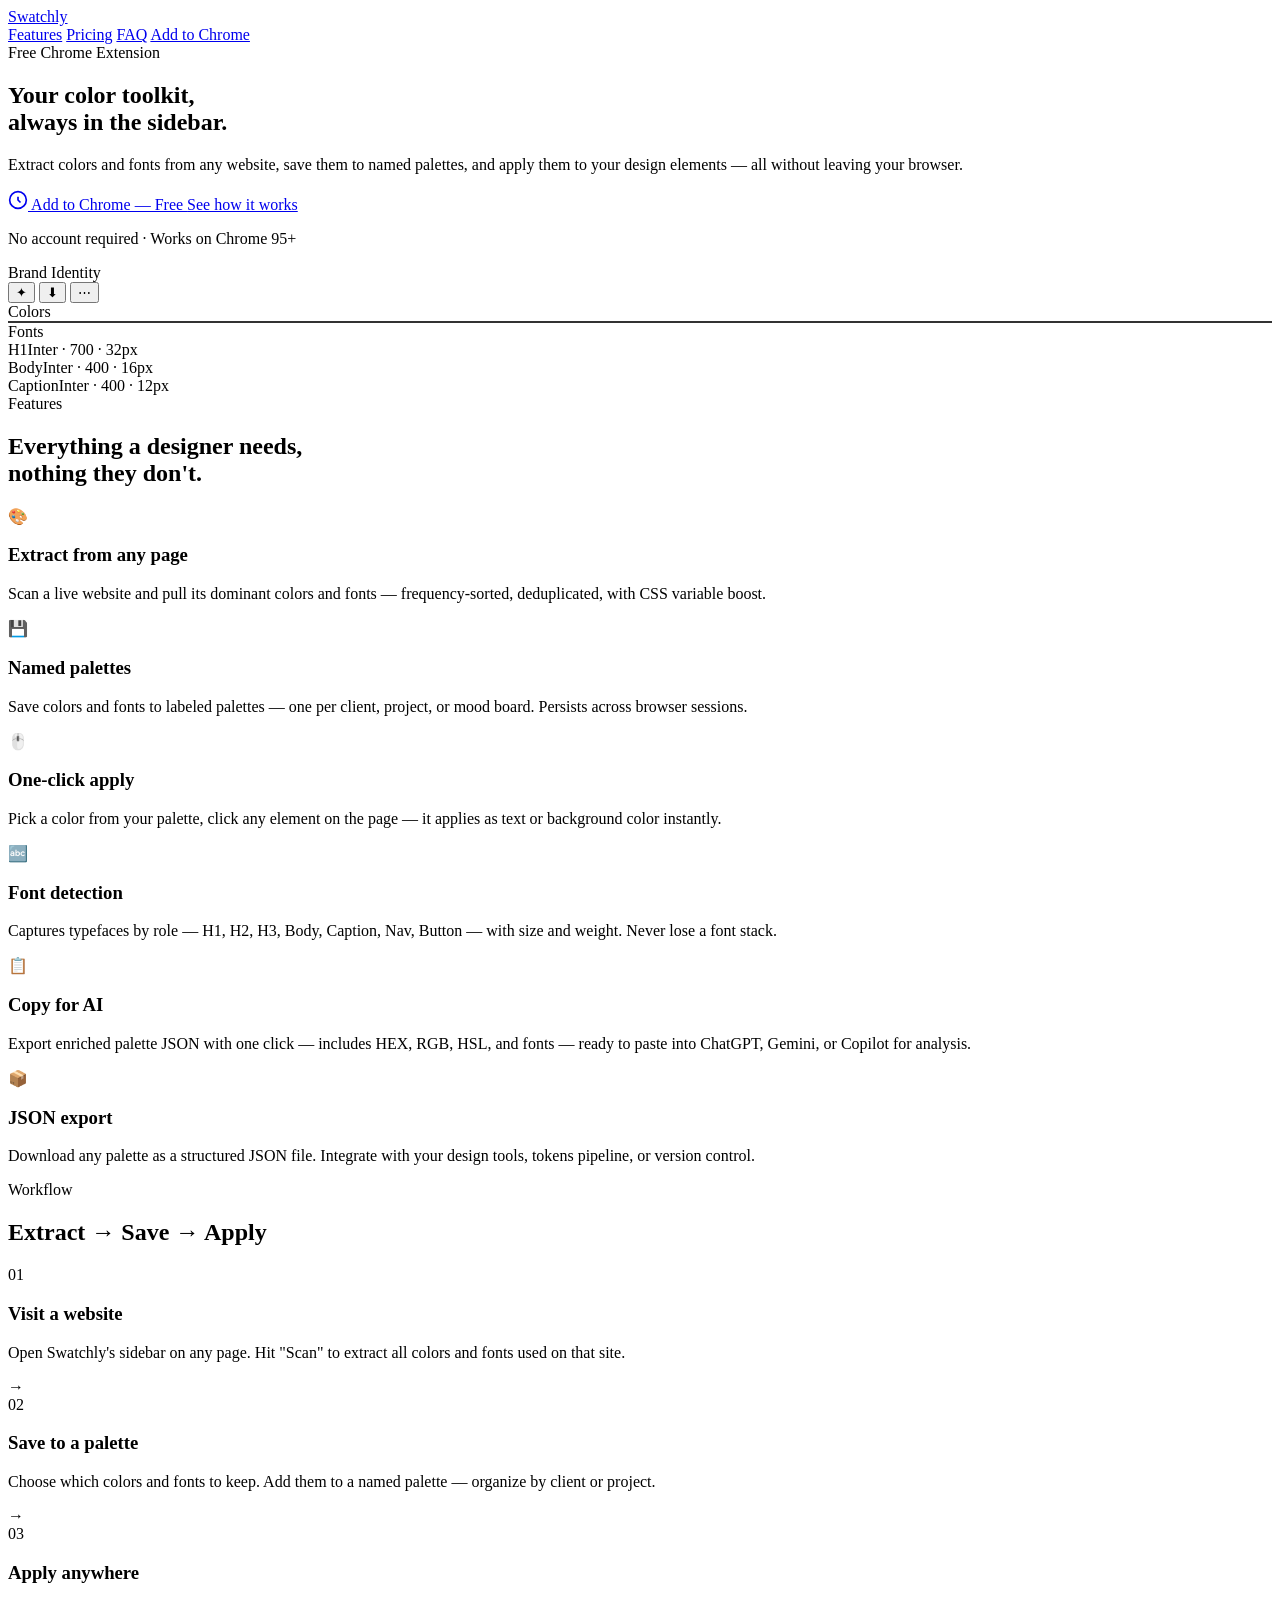
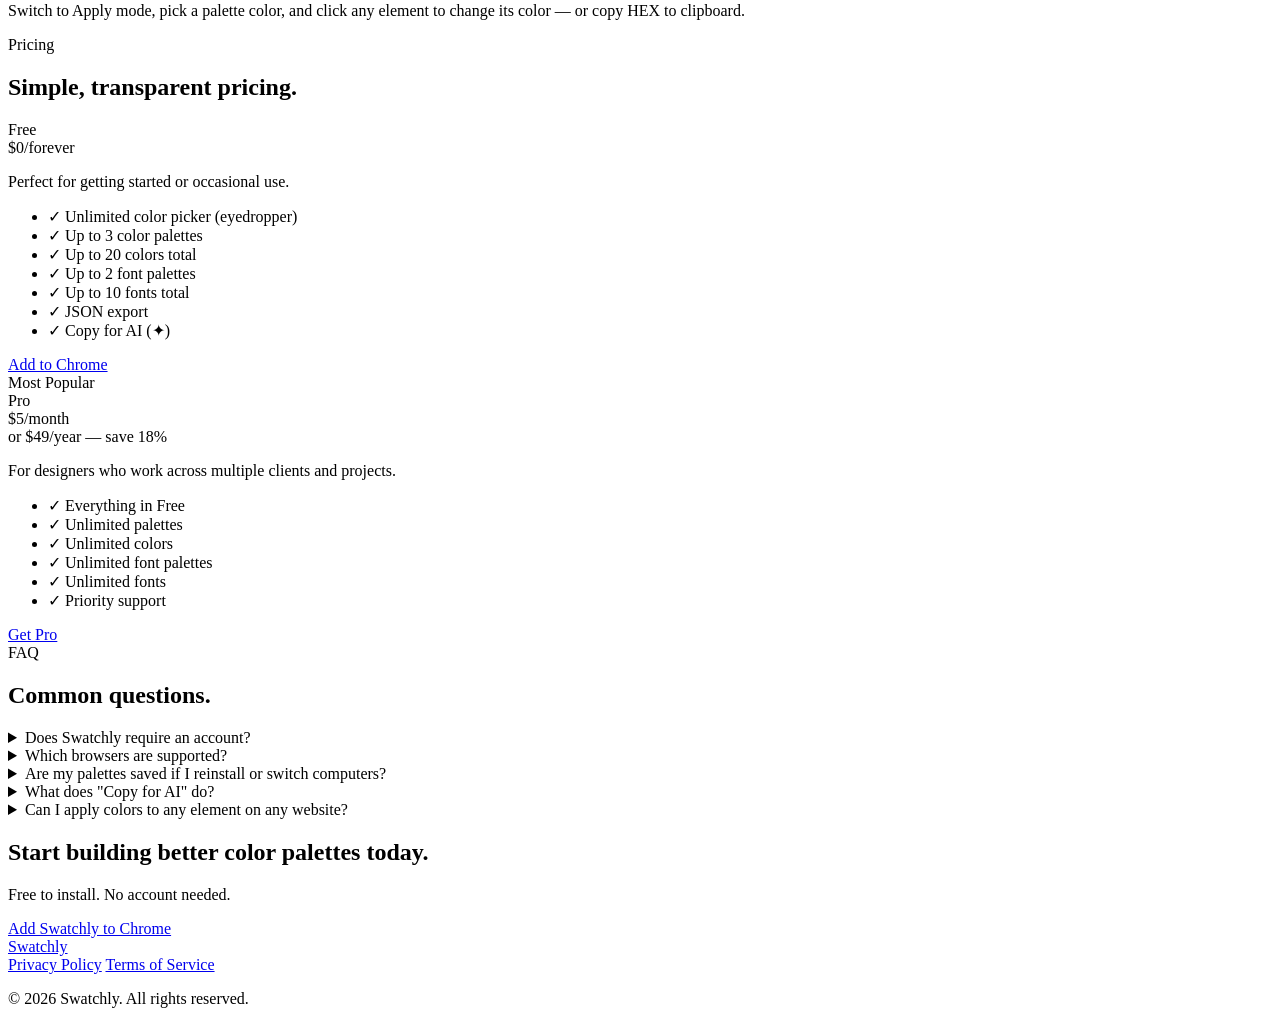
==== index.html @ f947adb3 "Initial landing page — Swatchly" ====
<!DOCTYPE html>
<html lang="en">
<head>
  <meta charset="UTF-8" />
  <meta name="viewport" content="width=device-width, initial-scale=1.0" />
  <title>Swatchly — Color Palettes for Web Designers</title>
  <meta name="description" content="Extract, save, and apply color palettes directly in your browser. Built for web designers who work across multiple clients." />
  <meta property="og:title" content="Swatchly — Color Palettes for Web Designers" />
  <meta property="og:description" content="Extract, save, and apply color palettes directly in your browser." />
  <meta property="og:type" content="website" />
  <link rel="preconnect" href="https://fonts.googleapis.com" />
  <link rel="preconnect" href="https://fonts.gstatic.com" crossorigin />
  <link href="https://fonts.googleapis.com/css2?family=Inter:wght@400;500;600;700;800&display=swap" rel="stylesheet" />
  <link rel="stylesheet" href="style.css" />
</head>
<body>

  <!-- NAV -->
  <nav class="nav">
    <div class="nav__inner container">
      <a href="/" class="nav__logo">
        <span class="logo-dot"></span>Swatchly
      </a>
      <div class="nav__links">
        <a href="#features">Features</a>
        <a href="#pricing">Pricing</a>
        <a href="#faq">FAQ</a>
        <a href="https://chrome.google.com/webstore" class="btn btn--sm btn--primary" target="_blank" rel="noopener">Add to Chrome</a>
      </div>
    </div>
  </nav>

  <!-- HERO -->
  <section class="hero">
    <div class="container hero__inner">
      <div class="hero__badge">Free Chrome Extension</div>
      <h1 class="hero__title">Your color toolkit,<br><span class="gradient-text">always in the sidebar.</span></h1>
      <p class="hero__sub">Extract colors and fonts from any website, save them to named palettes, and apply them to your design elements — all without leaving your browser.</p>
      <div class="hero__actions">
        <a href="https://chrome.google.com/webstore" class="btn btn--primary btn--lg" target="_blank" rel="noopener">
          <svg width="20" height="20" viewBox="0 0 24 24" fill="none" stroke="currentColor" stroke-width="2"><circle cx="12" cy="12" r="10"/><path d="M12 8v4l3 3"/></svg>
          Add to Chrome — Free
        </a>
        <a href="#features" class="btn btn--ghost btn--lg">See how it works</a>
      </div>
      <p class="hero__note">No account required · Works on Chrome 95+</p>
    </div>

    <!-- Palette preview -->
    <div class="hero__preview container">
      <div class="preview-card">
        <div class="preview-card__header">
          <span class="preview-card__name">Brand Identity</span>
          <div class="preview-card__actions">
            <button class="preview-btn">✦</button>
            <button class="preview-btn">⬇</button>
            <button class="preview-btn">⋯</button>
          </div>
        </div>
        <div class="preview-card__section-label">Colors</div>
        <div class="preview-swatches">
          <div class="swatch" style="background:#1a1a2e;" title="#1A1A2E"></div>
          <div class="swatch" style="background:#16213e;" title="#16213E"></div>
          <div class="swatch" style="background:#0f3460;" title="#0F3460"></div>
          <div class="swatch" style="background:#e94560;" title="#E94560"></div>
          <div class="swatch" style="background:#f5a623;" title="#F5A623"></div>
          <div class="swatch" style="background:#ffffff; border: 1px solid #333;" title="#FFFFFF"></div>
        </div>
        <div class="preview-card__section-label">Fonts</div>
        <div class="preview-fonts">
          <div class="font-badge"><span class="role">H1</span><span class="family">Inter · 700 · 32px</span></div>
          <div class="font-badge"><span class="role">Body</span><span class="family">Inter · 400 · 16px</span></div>
          <div class="font-badge"><span class="role">Caption</span><span class="family">Inter · 400 · 12px</span></div>
        </div>
      </div>
    </div>
  </section>

  <!-- FEATURES -->
  <section class="features" id="features">
    <div class="container">
      <div class="section-label">Features</div>
      <h2 class="section-title">Everything a designer needs,<br>nothing they don't.</h2>
      <div class="features__grid">

        <div class="feature-card">
          <div class="feature-card__icon">🎨</div>
          <h3>Extract from any page</h3>
          <p>Scan a live website and pull its dominant colors and fonts — frequency-sorted, deduplicated, with CSS variable boost.</p>
        </div>

        <div class="feature-card">
          <div class="feature-card__icon">💾</div>
          <h3>Named palettes</h3>
          <p>Save colors and fonts to labeled palettes — one per client, project, or mood board. Persists across browser sessions.</p>
        </div>

        <div class="feature-card">
          <div class="feature-card__icon">🖱️</div>
          <h3>One-click apply</h3>
          <p>Pick a color from your palette, click any element on the page — it applies as text or background color instantly.</p>
        </div>

        <div class="feature-card">
          <div class="feature-card__icon">🔤</div>
          <h3>Font detection</h3>
          <p>Captures typefaces by role — H1, H2, H3, Body, Caption, Nav, Button — with size and weight. Never lose a font stack.</p>
        </div>

        <div class="feature-card">
          <div class="feature-card__icon">📋</div>
          <h3>Copy for AI</h3>
          <p>Export enriched palette JSON with one click — includes HEX, RGB, HSL, and fonts — ready to paste into ChatGPT, Gemini, or Copilot for analysis.</p>
        </div>

        <div class="feature-card">
          <div class="feature-card__icon">📦</div>
          <h3>JSON export</h3>
          <p>Download any palette as a structured JSON file. Integrate with your design tools, tokens pipeline, or version control.</p>
        </div>

      </div>
    </div>
  </section>

  <!-- HOW IT WORKS -->
  <section class="how" id="how">
    <div class="container">
      <div class="section-label">Workflow</div>
      <h2 class="section-title">Extract → Save → Apply</h2>
      <div class="steps">
        <div class="step">
          <div class="step__num">01</div>
          <div class="step__content">
            <h3>Visit a website</h3>
            <p>Open Swatchly's sidebar on any page. Hit "Scan" to extract all colors and fonts used on that site.</p>
          </div>
        </div>
        <div class="step__arrow">→</div>
        <div class="step">
          <div class="step__num">02</div>
          <div class="step__content">
            <h3>Save to a palette</h3>
            <p>Choose which colors and fonts to keep. Add them to a named palette — organize by client or project.</p>
          </div>
        </div>
        <div class="step__arrow">→</div>
        <div class="step">
          <div class="step__num">03</div>
          <div class="step__content">
            <h3>Apply anywhere</h3>
            <p>Switch to Apply mode, pick a palette color, and click any element to change its color — or copy HEX to clipboard.</p>
          </div>
        </div>
      </div>
    </div>
  </section>

  <!-- PRICING -->
  <section class="pricing" id="pricing">
    <div class="container">
      <div class="section-label">Pricing</div>
      <h2 class="section-title">Simple, transparent pricing.</h2>
      <div class="pricing__grid">

        <div class="pricing-card">
          <div class="pricing-card__tier">Free</div>
          <div class="pricing-card__price">$0<span>/forever</span></div>
          <p class="pricing-card__desc">Perfect for getting started or occasional use.</p>
          <ul class="pricing-card__features">
            <li>✓ Unlimited color picker (eyedropper)</li>
            <li>✓ Up to 3 color palettes</li>
            <li>✓ Up to 20 colors total</li>
            <li>✓ Up to 2 font palettes</li>
            <li>✓ Up to 10 fonts total</li>
            <li>✓ JSON export</li>
            <li>✓ Copy for AI (✦)</li>
          </ul>
          <a href="https://chrome.google.com/webstore" class="btn btn--outline btn--full" target="_blank" rel="noopener">Add to Chrome</a>
        </div>

        <div class="pricing-card pricing-card--pro">
          <div class="pricing-card__badge">Most Popular</div>
          <div class="pricing-card__tier">Pro</div>
          <div class="pricing-card__price">$5<span>/month</span></div>
          <div class="pricing-card__alt">or $49/year — save 18%</div>
          <p class="pricing-card__desc">For designers who work across multiple clients and projects.</p>
          <ul class="pricing-card__features">
            <li>✓ Everything in Free</li>
            <li>✓ Unlimited palettes</li>
            <li>✓ Unlimited colors</li>
            <li>✓ Unlimited font palettes</li>
            <li>✓ Unlimited fonts</li>
            <li>✓ Priority support</li>
          </ul>
          <a href="#" class="btn btn--primary btn--full">Get Pro</a>
        </div>

      </div>
    </div>
  </section>

  <!-- FAQ -->
  <section class="faq" id="faq">
    <div class="container">
      <div class="section-label">FAQ</div>
      <h2 class="section-title">Common questions.</h2>
      <div class="faq__list">
        <details class="faq__item">
          <summary>Does Swatchly require an account?</summary>
          <p>No. Swatchly works entirely within your browser using local storage. No sign-up, no server, no cloud sync required.</p>
        </details>
        <details class="faq__item">
          <summary>Which browsers are supported?</summary>
          <p>Swatchly is a Chrome extension and requires Chrome 95 or later. Support for other Chromium-based browsers (Edge, Brave) is planned.</p>
        </details>
        <details class="faq__item">
          <summary>Are my palettes saved if I reinstall or switch computers?</summary>
          <p>Palettes are stored in Chrome's local extension storage and are tied to your browser profile. They persist across browser restarts but are not synced across devices on the Free plan.</p>
        </details>
        <details class="faq__item">
          <summary>What does "Copy for AI" do?</summary>
          <p>The ✦ button copies your palette as enriched JSON — including HEX, RGB, HSL values for every color, plus font roles, families, sizes, and weights — along with a suggested prompt for paste into ChatGPT, Gemini, or Copilot for color theory or accessibility analysis.</p>
        </details>
        <details class="faq__item">
          <summary>Can I apply colors to any element on any website?</summary>
          <p>Yes — Swatchly injects a lightweight content script when you activate Apply mode. Click any visible DOM element to apply your selected palette color as text or background. For elements that can't be directly accessed, HEX is always copied to clipboard.</p>
        </details>
      </div>
    </div>
  </section>

  <!-- CTA -->
  <section class="cta">
    <div class="container cta__inner">
      <h2>Start building better color palettes today.</h2>
      <p>Free to install. No account needed.</p>
      <a href="https://chrome.google.com/webstore" class="btn btn--primary btn--lg" target="_blank" rel="noopener">Add Swatchly to Chrome</a>
    </div>
  </section>

  <!-- FOOTER -->
  <footer class="footer">
    <div class="container footer__inner">
      <a href="/" class="nav__logo">
        <span class="logo-dot"></span>Swatchly
      </a>
      <div class="footer__links">
        <a href="privacy.html">Privacy Policy</a>
        <a href="terms.html">Terms of Service</a>
      </div>
      <p class="footer__copy">© 2026 Swatchly. All rights reserved.</p>
    </div>
  </footer>

</body>
</html>
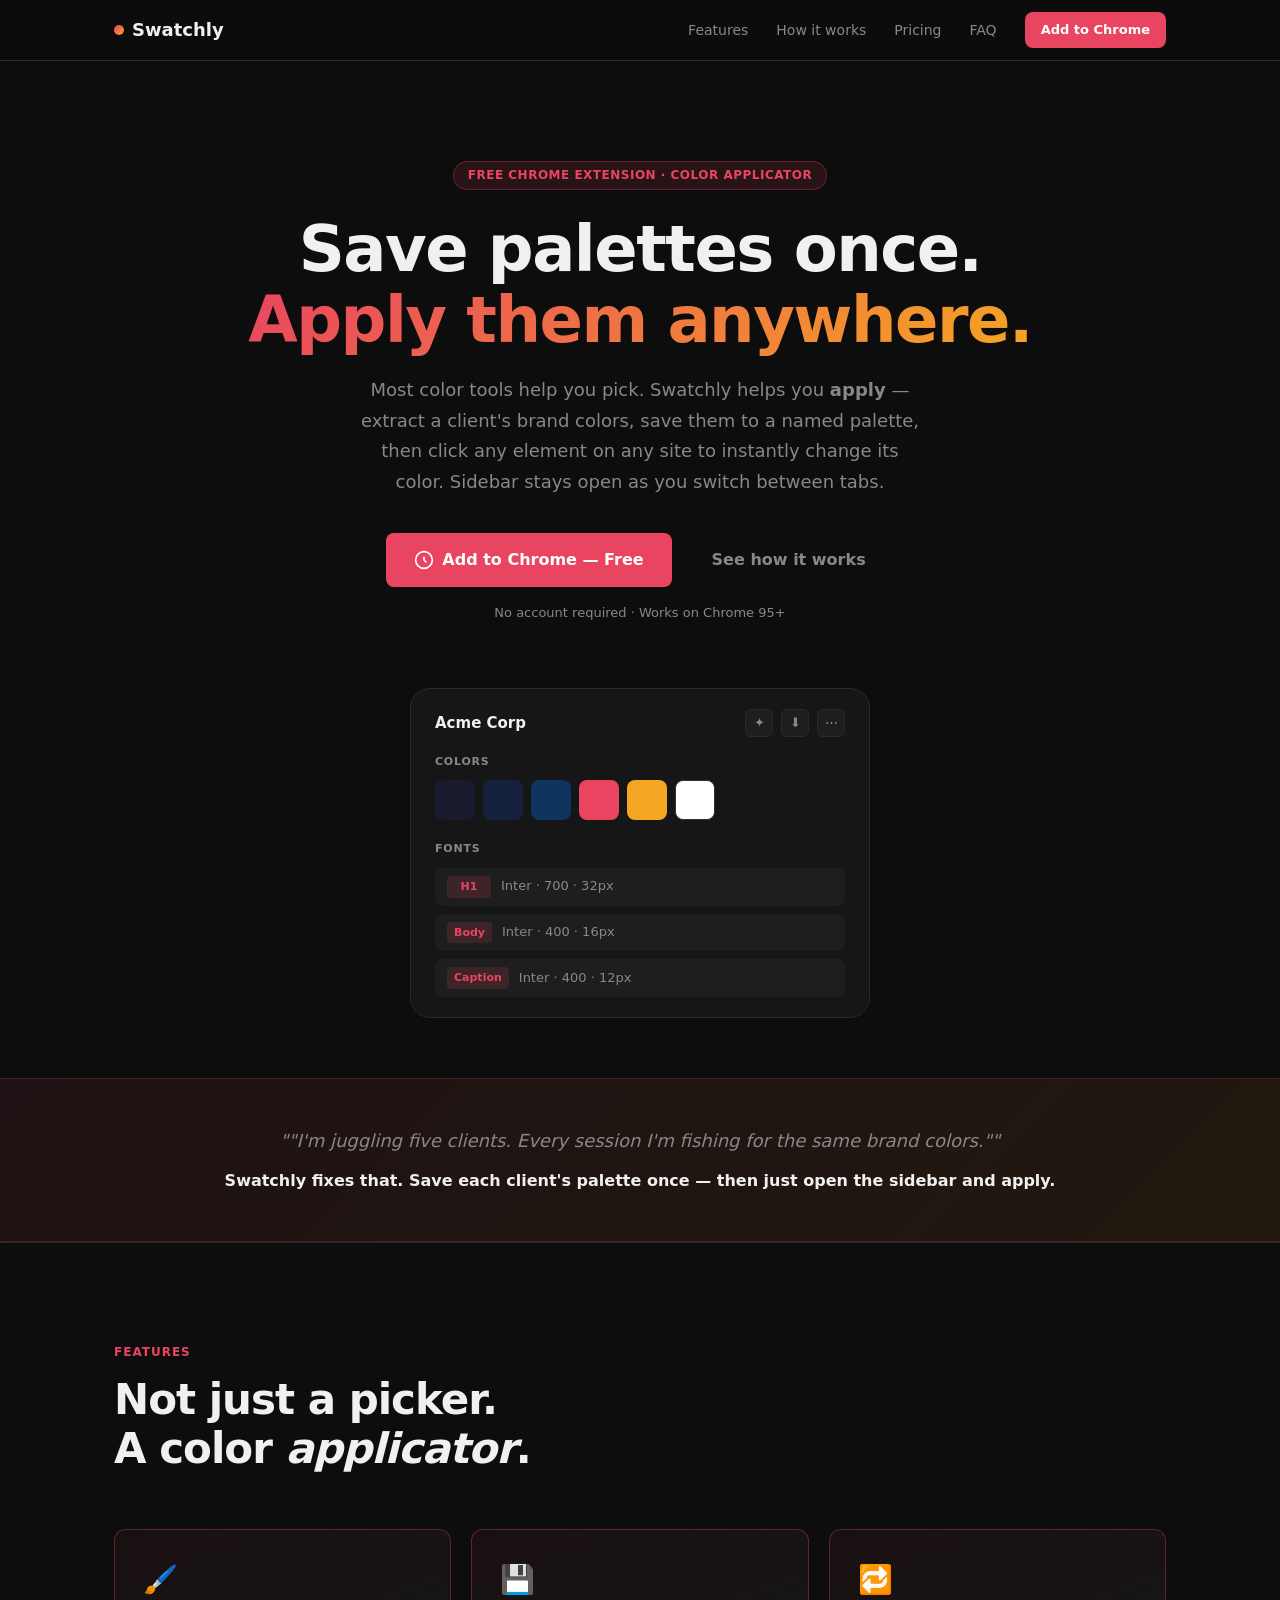
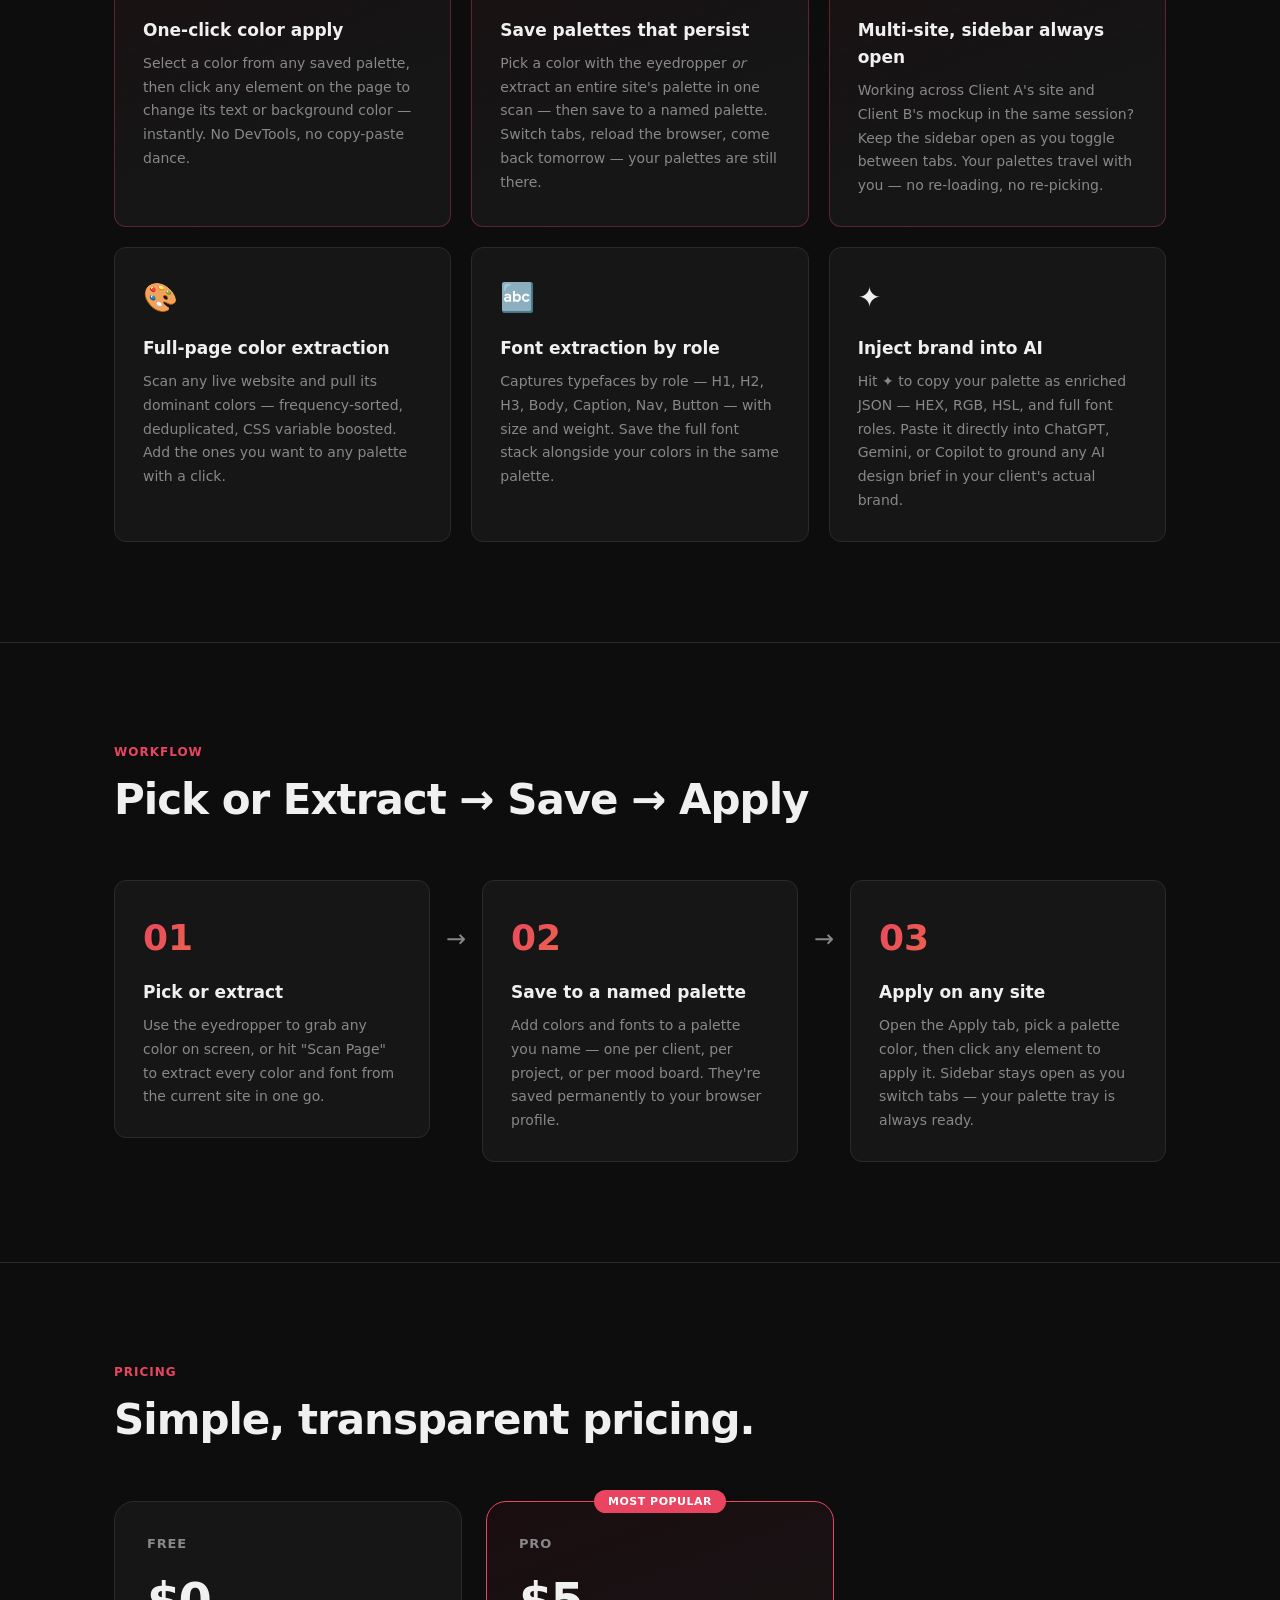
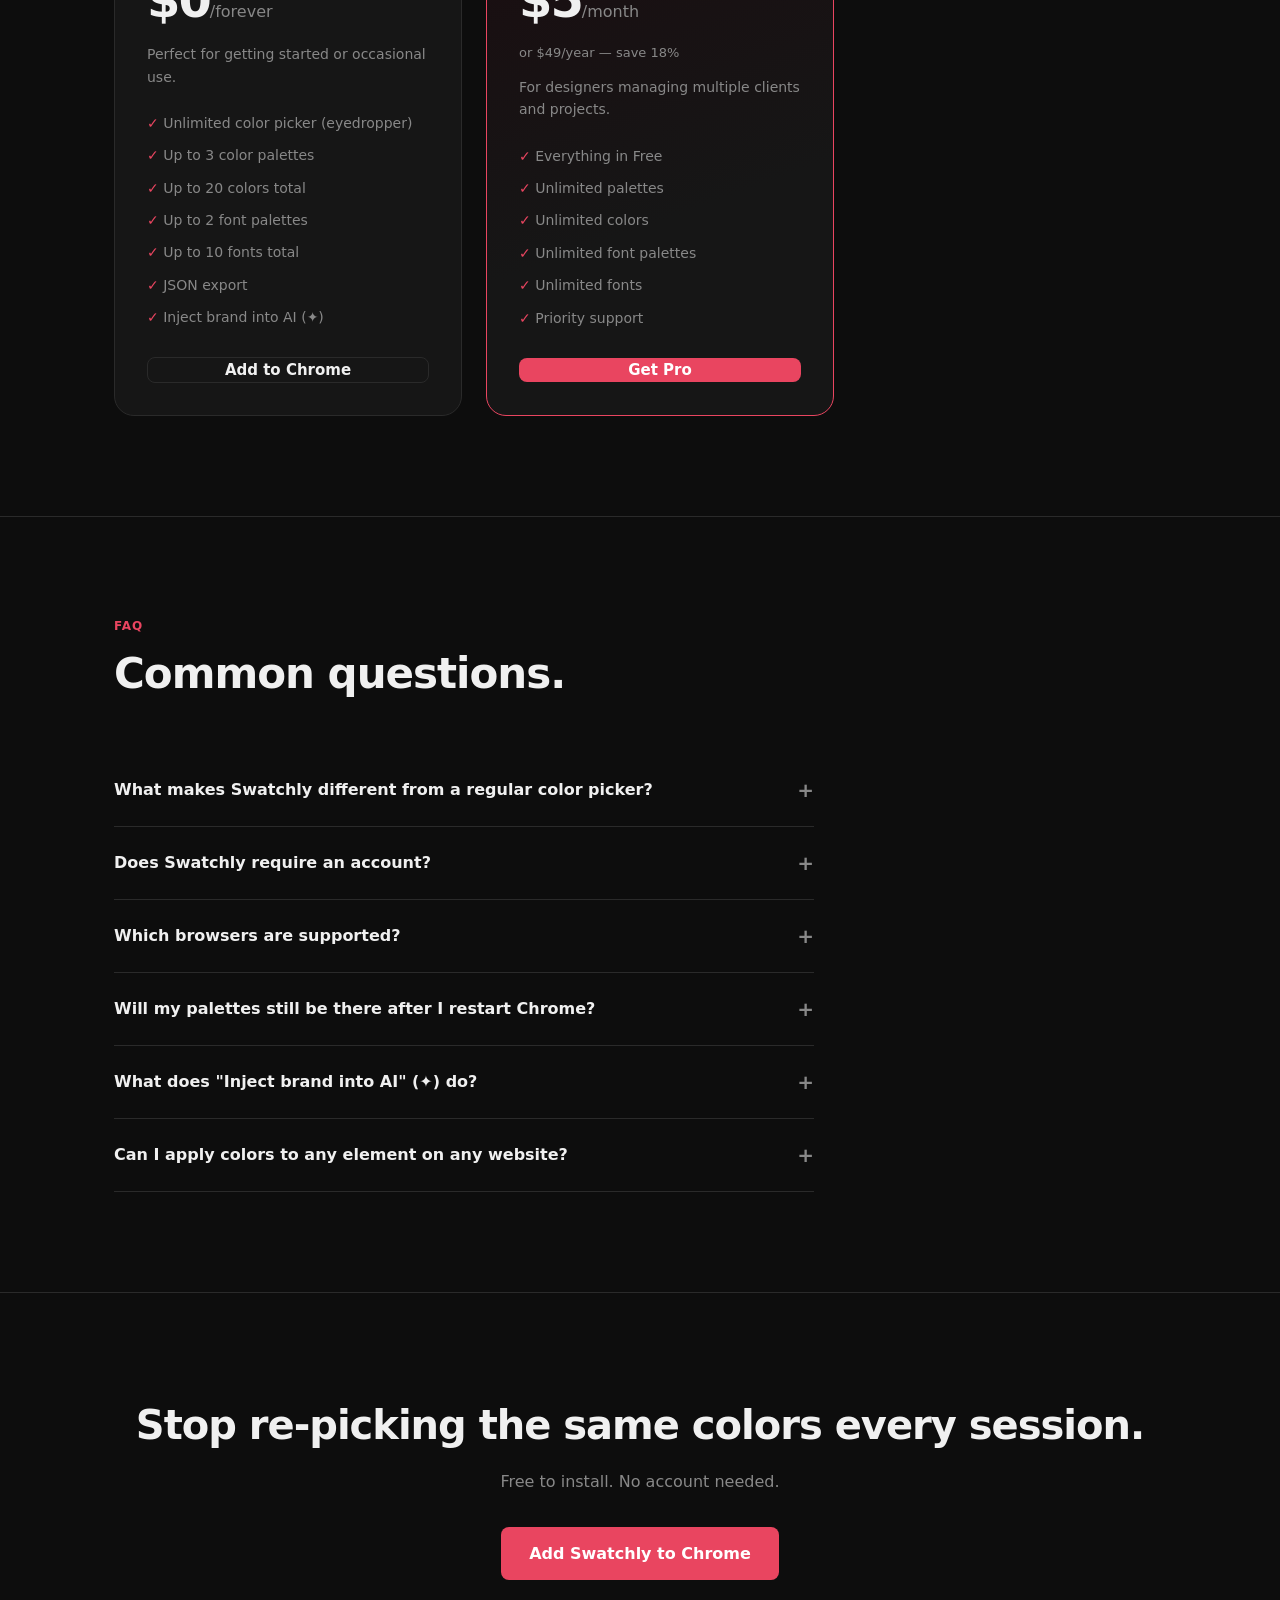
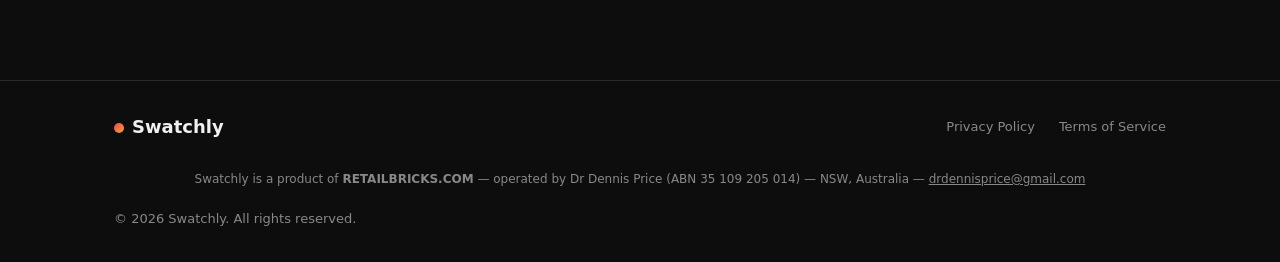
==== commit c73b3482: "Update: revised copy, RETAILBRICKS identity, feature highlights" ====
--- a/index.html
+++ b/index.html
@@ -3,10 +3,10 @@
 <head>
   <meta charset="UTF-8" />
   <meta name="viewport" content="width=device-width, initial-scale=1.0" />
-  <title>Swatchly — Color Palettes for Web Designers</title>
-  <meta name="description" content="Extract, save, and apply color palettes directly in your browser. Built for web designers who work across multiple clients." />
-  <meta property="og:title" content="Swatchly — Color Palettes for Web Designers" />
-  <meta property="og:description" content="Extract, save, and apply color palettes directly in your browser." />
+  <title>Swatchly — The Color Applicator for Web Designers</title>
+  <meta name="description" content="Pick or extract colors from any website, save them to named palettes, and apply them with one click — sidebar always open, across every client site." />
+  <meta property="og:title" content="Swatchly — The Color Applicator for Web Designers" />
+  <meta property="og:description" content="Pick or extract colors from any website, save them to named palettes, and apply them with one click." />
   <meta property="og:type" content="website" />
   <link rel="preconnect" href="https://fonts.googleapis.com" />
   <link rel="preconnect" href="https://fonts.gstatic.com" crossorigin />
@@ -23,6 +23,7 @@
       </a>
       <div class="nav__links">
         <a href="#features">Features</a>
+        <a href="#how">How it works</a>
         <a href="#pricing">Pricing</a>
         <a href="#faq">FAQ</a>
         <a href="https://chrome.google.com/webstore" class="btn btn--sm btn--primary" target="_blank" rel="noopener">Add to Chrome</a>
@@ -33,15 +34,15 @@
   <!-- HERO -->
   <section class="hero">
     <div class="container hero__inner">
-      <div class="hero__badge">Free Chrome Extension</div>
-      <h1 class="hero__title">Your color toolkit,<br><span class="gradient-text">always in the sidebar.</span></h1>
-      <p class="hero__sub">Extract colors and fonts from any website, save them to named palettes, and apply them to your design elements — all without leaving your browser.</p>
+      <div class="hero__badge">Free Chrome Extension · Color Applicator</div>
+      <h1 class="hero__title">Save palettes once.<br><span class="gradient-text">Apply them anywhere.</span></h1>
+      <p class="hero__sub">Most color tools help you pick. Swatchly helps you <strong>apply</strong> — extract a client's brand colors, save them to a named palette, then click any element on any site to instantly change its color. Sidebar stays open as you switch between tabs.</p>
       <div class="hero__actions">
         <a href="https://chrome.google.com/webstore" class="btn btn--primary btn--lg" target="_blank" rel="noopener">
           <svg width="20" height="20" viewBox="0 0 24 24" fill="none" stroke="currentColor" stroke-width="2"><circle cx="12" cy="12" r="10"/><path d="M12 8v4l3 3"/></svg>
           Add to Chrome — Free
         </a>
-        <a href="#features" class="btn btn--ghost btn--lg">See how it works</a>
+        <a href="#how" class="btn btn--ghost btn--lg">See how it works</a>
       </div>
       <p class="hero__note">No account required · Works on Chrome 95+</p>
     </div>
@@ -50,7 +51,7 @@
     <div class="hero__preview container">
       <div class="preview-card">
         <div class="preview-card__header">
-          <span class="preview-card__name">Brand Identity</span>
+          <span class="preview-card__name">Acme Corp</span>
           <div class="preview-card__actions">
             <button class="preview-btn">✦</button>
             <button class="preview-btn">⬇</button>
@@ -76,47 +77,55 @@
     </div>
   </section>
 
+  <!-- PAIN POINT BANNER -->
+  <section class="pain">
+    <div class="container pain__inner">
+      <p class="pain__quote">"I'm juggling five clients. Every session I'm fishing for the same brand colors."</p>
+      <p class="pain__answer">Swatchly fixes that. Save each client's palette once — then just open the sidebar and apply.</p>
+    </div>
+  </section>
+
   <!-- FEATURES -->
   <section class="features" id="features">
     <div class="container">
       <div class="section-label">Features</div>
-      <h2 class="section-title">Everything a designer needs,<br>nothing they don't.</h2>
+      <h2 class="section-title">Not just a picker.<br>A color <em>applicator</em>.</h2>
       <div class="features__grid">
+
+        <div class="feature-card feature-card--highlight">
+          <div class="feature-card__icon">🖌️</div>
+          <h3>One-click color apply</h3>
+          <p>Select a color from any saved palette, then click any element on the page to change its text or background color — instantly. No DevTools, no copy-paste dance.</p>
+        </div>
+
+        <div class="feature-card feature-card--highlight">
+          <div class="feature-card__icon">💾</div>
+          <h3>Save palettes that persist</h3>
+          <p>Pick a color with the eyedropper <em>or</em> extract an entire site's palette in one scan — then save to a named palette. Switch tabs, reload the browser, come back tomorrow — your palettes are still there.</p>
+        </div>
+
+        <div class="feature-card feature-card--highlight">
+          <div class="feature-card__icon">🔁</div>
+          <h3>Multi-site, sidebar always open</h3>
+          <p>Working across Client A's site and Client B's mockup in the same session? Keep the sidebar open as you toggle between tabs. Your palettes travel with you — no re-loading, no re-picking.</p>
+        </div>
 
         <div class="feature-card">
           <div class="feature-card__icon">🎨</div>
-          <h3>Extract from any page</h3>
-          <p>Scan a live website and pull its dominant colors and fonts — frequency-sorted, deduplicated, with CSS variable boost.</p>
-        </div>
-
-        <div class="feature-card">
-          <div class="feature-card__icon">💾</div>
-          <h3>Named palettes</h3>
-          <p>Save colors and fonts to labeled palettes — one per client, project, or mood board. Persists across browser sessions.</p>
-        </div>
-
-        <div class="feature-card">
-          <div class="feature-card__icon">🖱️</div>
-          <h3>One-click apply</h3>
-          <p>Pick a color from your palette, click any element on the page — it applies as text or background color instantly.</p>
+          <h3>Full-page color extraction</h3>
+          <p>Scan any live website and pull its dominant colors — frequency-sorted, deduplicated, CSS variable boosted. Add the ones you want to any palette with a click.</p>
         </div>
 
         <div class="feature-card">
           <div class="feature-card__icon">🔤</div>
-          <h3>Font detection</h3>
-          <p>Captures typefaces by role — H1, H2, H3, Body, Caption, Nav, Button — with size and weight. Never lose a font stack.</p>
+          <h3>Font extraction by role</h3>
+          <p>Captures typefaces by role — H1, H2, H3, Body, Caption, Nav, Button — with size and weight. Save the full font stack alongside your colors in the same palette.</p>
         </div>
 
         <div class="feature-card">
-          <div class="feature-card__icon">📋</div>
-          <h3>Copy for AI</h3>
-          <p>Export enriched palette JSON with one click — includes HEX, RGB, HSL, and fonts — ready to paste into ChatGPT, Gemini, or Copilot for analysis.</p>
-        </div>
-
-        <div class="feature-card">
-          <div class="feature-card__icon">📦</div>
-          <h3>JSON export</h3>
-          <p>Download any palette as a structured JSON file. Integrate with your design tools, tokens pipeline, or version control.</p>
+          <div class="feature-card__icon">✦</div>
+          <h3>Inject brand into AI</h3>
+          <p>Hit ✦ to copy your palette as enriched JSON — HEX, RGB, HSL, and full font roles. Paste it directly into ChatGPT, Gemini, or Copilot to ground any AI design brief in your client's actual brand.</p>
         </div>
 
       </div>
@@ -127,29 +136,29 @@
   <section class="how" id="how">
     <div class="container">
       <div class="section-label">Workflow</div>
-      <h2 class="section-title">Extract → Save → Apply</h2>
+      <h2 class="section-title">Pick or Extract → Save → Apply</h2>
       <div class="steps">
         <div class="step">
           <div class="step__num">01</div>
           <div class="step__content">
-            <h3>Visit a website</h3>
-            <p>Open Swatchly's sidebar on any page. Hit "Scan" to extract all colors and fonts used on that site.</p>
+            <h3>Pick or extract</h3>
+            <p>Use the eyedropper to grab any color on screen, or hit "Scan Page" to extract every color and font from the current site in one go.</p>
           </div>
         </div>
         <div class="step__arrow">→</div>
         <div class="step">
           <div class="step__num">02</div>
           <div class="step__content">
-            <h3>Save to a palette</h3>
-            <p>Choose which colors and fonts to keep. Add them to a named palette — organize by client or project.</p>
+            <h3>Save to a named palette</h3>
+            <p>Add colors and fonts to a palette you name — one per client, per project, or per mood board. They're saved permanently to your browser profile.</p>
           </div>
         </div>
         <div class="step__arrow">→</div>
         <div class="step">
           <div class="step__num">03</div>
           <div class="step__content">
-            <h3>Apply anywhere</h3>
-            <p>Switch to Apply mode, pick a palette color, and click any element to change its color — or copy HEX to clipboard.</p>
+            <h3>Apply on any site</h3>
+            <p>Open the Apply tab, pick a palette color, then click any element to apply it. Sidebar stays open as you switch tabs — your palette tray is always ready.</p>
           </div>
         </div>
       </div>
@@ -174,7 +183,7 @@
             <li>✓ Up to 2 font palettes</li>
             <li>✓ Up to 10 fonts total</li>
             <li>✓ JSON export</li>
-            <li>✓ Copy for AI (✦)</li>
+            <li>✓ Inject brand into AI (✦)</li>
           </ul>
           <a href="https://chrome.google.com/webstore" class="btn btn--outline btn--full" target="_blank" rel="noopener">Add to Chrome</a>
         </div>
@@ -184,7 +193,7 @@
           <div class="pricing-card__tier">Pro</div>
           <div class="pricing-card__price">$5<span>/month</span></div>
           <div class="pricing-card__alt">or $49/year — save 18%</div>
-          <p class="pricing-card__desc">For designers who work across multiple clients and projects.</p>
+          <p class="pricing-card__desc">For designers managing multiple clients and projects.</p>
           <ul class="pricing-card__features">
             <li>✓ Everything in Free</li>
             <li>✓ Unlimited palettes</li>
@@ -207,6 +216,10 @@
       <h2 class="section-title">Common questions.</h2>
       <div class="faq__list">
         <details class="faq__item">
+          <summary>What makes Swatchly different from a regular color picker?</summary>
+          <p>Regular color pickers let you grab a color — then it's gone when you close the popup. Swatchly lets you <strong>save</strong> colors and fonts into named palettes that persist across sessions, and then <strong>apply</strong> them with one click to any element on any website. The sidebar stays open as you work across tabs, so your palette tray is always at hand.</p>
+        </details>
+        <details class="faq__item">
           <summary>Does Swatchly require an account?</summary>
           <p>No. Swatchly works entirely within your browser using local storage. No sign-up, no server, no cloud sync required.</p>
         </details>
@@ -215,16 +228,16 @@
           <p>Swatchly is a Chrome extension and requires Chrome 95 or later. Support for other Chromium-based browsers (Edge, Brave) is planned.</p>
         </details>
         <details class="faq__item">
-          <summary>Are my palettes saved if I reinstall or switch computers?</summary>
-          <p>Palettes are stored in Chrome's local extension storage and are tied to your browser profile. They persist across browser restarts but are not synced across devices on the Free plan.</p>
-        </details>
-        <details class="faq__item">
-          <summary>What does "Copy for AI" do?</summary>
-          <p>The ✦ button copies your palette as enriched JSON — including HEX, RGB, HSL values for every color, plus font roles, families, sizes, and weights — along with a suggested prompt for paste into ChatGPT, Gemini, or Copilot for color theory or accessibility analysis.</p>
+          <summary>Will my palettes still be there after I restart Chrome?</summary>
+          <p>Yes — palettes are stored in Chrome's extension storage and persist indefinitely across restarts. They are tied to your browser profile.</p>
+        </details>
+        <details class="faq__item">
+          <summary>What does "Inject brand into AI" (✦) do?</summary>
+          <p>It copies your palette as enriched JSON — HEX, RGB, HSL for each color, plus font roles, families, sizes, and weights — with a pre-written prompt. Paste it directly into ChatGPT, Gemini, or Copilot to instantly ground your AI design brief in your client's real brand palette.</p>
         </details>
         <details class="faq__item">
           <summary>Can I apply colors to any element on any website?</summary>
-          <p>Yes — Swatchly injects a lightweight content script when you activate Apply mode. Click any visible DOM element to apply your selected palette color as text or background. For elements that can't be directly accessed, HEX is always copied to clipboard.</p>
+          <p>Yes — Swatchly injects a lightweight content script when you activate Apply mode. Click any visible DOM element to apply your selected palette color as text color or background. For elements that can't be directly targeted, HEX is always copied to clipboard as a fallback.</p>
         </details>
       </div>
     </div>
@@ -233,7 +246,7 @@
   <!-- CTA -->
   <section class="cta">
     <div class="container cta__inner">
-      <h2>Start building better color palettes today.</h2>
+      <h2>Stop re-picking the same colors every session.</h2>
       <p>Free to install. No account needed.</p>
       <a href="https://chrome.google.com/webstore" class="btn btn--primary btn--lg" target="_blank" rel="noopener">Add Swatchly to Chrome</a>
     </div>
@@ -249,9 +262,12 @@
         <a href="privacy.html">Privacy Policy</a>
         <a href="terms.html">Terms of Service</a>
       </div>
+      <div class="footer__identity">
+        Swatchly is a product of <strong>RETAILBRICKS.COM</strong> — operated by Dr Dennis Price (ABN 35 109 205 014) — NSW, Australia — <a href="mailto:drdennisprice@gmail.com">drdennisprice@gmail.com</a>
+      </div>
       <p class="footer__copy">© 2026 Swatchly. All rights reserved.</p>
     </div>
   </footer>
 
 </body>
-</html>+</html>
--- a/style.css
+++ b/style.css
@@ -0,0 +1,532 @@
+/* ===========================
+   SWATCHLY LANDING PAGE
+   style.css
+   =========================== */
+
+*, *::before, *::after { box-sizing: border-box; margin: 0; padding: 0; }
+
+:root {
+  --bg:          #0d0d0d;
+  --bg-card:     #161616;
+  --bg-card2:    #1e1e1e;
+  --border:      #2a2a2a;
+  --text:        #f0f0f0;
+  --text-muted:  #888;
+  --accent:      #e94560;
+  --accent2:     #f5a623;
+  --gradient:    linear-gradient(135deg, #e94560, #f5a623);
+  --radius:      12px;
+  --radius-lg:   20px;
+}
+
+html { scroll-behavior: smooth; }
+
+body {
+  background: var(--bg);
+  color: var(--text);
+  font-family: 'Inter', system-ui, sans-serif;
+  font-size: 16px;
+  line-height: 1.6;
+  -webkit-font-smoothing: antialiased;
+}
+
+.container {
+  max-width: 1100px;
+  margin: 0 auto;
+  padding: 0 24px;
+}
+
+/* ---- BUTTONS ---- */
+.btn {
+  display: inline-flex;
+  align-items: center;
+  gap: 8px;
+  border-radius: 8px;
+  font-weight: 600;
+  font-size: 15px;
+  cursor: pointer;
+  text-decoration: none;
+  transition: all .15s ease;
+  border: none;
+}
+.btn--sm    { padding: 8px 16px; font-size: 13px; }
+.btn--lg    { padding: 14px 28px; font-size: 16px; }
+.btn--full  { width: 100%; justify-content: center; }
+.btn--primary  { background: var(--accent); color: #fff; }
+.btn--primary:hover  { background: #d63350; transform: translateY(-1px); }
+.btn--ghost  { background: transparent; color: var(--text-muted); }
+.btn--ghost:hover  { color: var(--text); }
+.btn--outline { background: transparent; color: var(--text); border: 1px solid var(--border); }
+.btn--outline:hover { border-color: var(--text-muted); }
+
+/* ---- NAV ---- */
+.nav {
+  position: sticky;
+  top: 0;
+  z-index: 100;
+  background: rgba(13,13,13,.85);
+  backdrop-filter: blur(12px);
+  border-bottom: 1px solid var(--border);
+}
+.nav__inner {
+  display: flex;
+  align-items: center;
+  justify-content: space-between;
+  height: 60px;
+}
+.nav__logo {
+  display: flex;
+  align-items: center;
+  gap: 8px;
+  font-weight: 700;
+  font-size: 18px;
+  color: var(--text);
+  text-decoration: none;
+}
+.logo-dot {
+  width: 10px;
+  height: 10px;
+  border-radius: 50%;
+  background: var(--gradient);
+}
+.nav__links {
+  display: flex;
+  align-items: center;
+  gap: 28px;
+}
+.nav__links a:not(.btn) {
+  color: var(--text-muted);
+  text-decoration: none;
+  font-size: 14px;
+  transition: color .15s;
+}
+.nav__links a:not(.btn):hover { color: var(--text); }
+
+/* ---- HERO ---- */
+.hero {
+  padding: 100px 0 60px;
+  text-align: center;
+}
+.hero__badge {
+  display: inline-block;
+  background: rgba(233,69,96,.12);
+  color: var(--accent);
+  border: 1px solid rgba(233,69,96,.3);
+  border-radius: 99px;
+  padding: 4px 14px;
+  font-size: 12px;
+  font-weight: 600;
+  letter-spacing: .5px;
+  text-transform: uppercase;
+  margin-bottom: 24px;
+}
+.hero__title {
+  font-size: clamp(36px, 6vw, 64px);
+  font-weight: 800;
+  line-height: 1.1;
+  letter-spacing: -1.5px;
+  margin-bottom: 20px;
+}
+.gradient-text {
+  background: var(--gradient);
+  -webkit-background-clip: text;
+  -webkit-text-fill-color: transparent;
+  background-clip: text;
+}
+.hero__sub {
+  max-width: 560px;
+  margin: 0 auto 36px;
+  color: var(--text-muted);
+  font-size: 18px;
+  line-height: 1.7;
+}
+.hero__actions {
+  display: flex;
+  gap: 12px;
+  justify-content: center;
+  flex-wrap: wrap;
+  margin-bottom: 16px;
+}
+.hero__note {
+  color: var(--text-muted);
+  font-size: 13px;
+}
+
+/* ---- PALETTE PREVIEW ---- */
+.hero__preview {
+  margin-top: 64px;
+  display: flex;
+  justify-content: center;
+}
+.preview-card {
+  background: var(--bg-card);
+  border: 1px solid var(--border);
+  border-radius: var(--radius-lg);
+  padding: 20px 24px;
+  width: 100%;
+  max-width: 460px;
+  text-align: left;
+}
+.preview-card__header {
+  display: flex;
+  align-items: center;
+  justify-content: space-between;
+  margin-bottom: 16px;
+}
+.preview-card__name {
+  font-weight: 600;
+  font-size: 15px;
+}
+.preview-card__actions { display: flex; gap: 8px; }
+.preview-btn {
+  background: var(--bg-card2);
+  border: 1px solid var(--border);
+  border-radius: 6px;
+  color: var(--text-muted);
+  width: 28px; height: 28px;
+  cursor: pointer;
+  font-size: 13px;
+  display: grid; place-items: center;
+}
+.preview-card__section-label {
+  font-size: 11px;
+  font-weight: 600;
+  text-transform: uppercase;
+  letter-spacing: .8px;
+  color: var(--text-muted);
+  margin-bottom: 10px;
+}
+.preview-swatches {
+  display: flex;
+  gap: 8px;
+  flex-wrap: wrap;
+  margin-bottom: 20px;
+}
+.swatch {
+  width: 40px;
+  height: 40px;
+  border-radius: 8px;
+  cursor: pointer;
+  transition: transform .1s;
+}
+.swatch:hover { transform: scale(1.1); }
+.preview-fonts { display: flex; flex-direction: column; gap: 8px; }
+.font-badge {
+  display: flex;
+  align-items: center;
+  gap: 10px;
+  background: var(--bg-card2);
+  border-radius: 8px;
+  padding: 8px 12px;
+}
+.font-badge .role {
+  font-size: 11px;
+  font-weight: 700;
+  background: rgba(233,69,96,.15);
+  color: var(--accent);
+  padding: 2px 7px;
+  border-radius: 4px;
+  min-width: 44px;
+  text-align: center;
+}
+.font-badge .family {
+  font-size: 13px;
+  color: var(--text-muted);
+}
+
+/* ---- SECTION COMMON ---- */
+.section-label {
+  font-size: 12px;
+  font-weight: 700;
+  text-transform: uppercase;
+  letter-spacing: 1px;
+  color: var(--accent);
+  margin-bottom: 14px;
+}
+.section-title {
+  font-size: clamp(28px, 4vw, 42px);
+  font-weight: 800;
+  letter-spacing: -1px;
+  line-height: 1.15;
+  margin-bottom: 56px;
+}
+
+/* ---- FEATURES ---- */
+.features {
+  padding: 100px 0;
+  border-top: 1px solid var(--border);
+}
+.features__grid {
+  display: grid;
+  grid-template-columns: repeat(auto-fill, minmax(300px, 1fr));
+  gap: 20px;
+}
+.feature-card {
+  background: var(--bg-card);
+  border: 1px solid var(--border);
+  border-radius: var(--radius);
+  padding: 28px;
+  transition: border-color .15s;
+}
+.feature-card:hover { border-color: #444; }
+.feature-card__icon {
+  font-size: 28px;
+  margin-bottom: 14px;
+}
+.feature-card h3 {
+  font-size: 17px;
+  font-weight: 700;
+  margin-bottom: 8px;
+}
+.feature-card p {
+  color: var(--text-muted);
+  font-size: 14px;
+  line-height: 1.7;
+}
+
+/* ---- HOW IT WORKS ---- */
+.how {
+  padding: 100px 0;
+  border-top: 1px solid var(--border);
+}
+.steps {
+  display: flex;
+  align-items: flex-start;
+  gap: 16px;
+  flex-wrap: wrap;
+}
+.step {
+  flex: 1;
+  min-width: 220px;
+  background: var(--bg-card);
+  border: 1px solid var(--border);
+  border-radius: var(--radius);
+  padding: 28px;
+}
+.step__num {
+  font-size: 36px;
+  font-weight: 800;
+  background: var(--gradient);
+  -webkit-background-clip: text;
+  -webkit-text-fill-color: transparent;
+  background-clip: text;
+  margin-bottom: 12px;
+}
+.step h3 { font-size: 17px; font-weight: 700; margin-bottom: 8px; }
+.step p { color: var(--text-muted); font-size: 14px; line-height: 1.7; }
+.step__arrow {
+  color: var(--text-muted);
+  font-size: 24px;
+  padding-top: 40px;
+  flex-shrink: 0;
+}
+
+/* ---- PRICING ---- */
+.pricing {
+  padding: 100px 0;
+  border-top: 1px solid var(--border);
+}
+.pricing__grid {
+  display: grid;
+  grid-template-columns: repeat(auto-fill, minmax(300px, 1fr));
+  gap: 24px;
+  max-width: 720px;
+}
+.pricing-card {
+  background: var(--bg-card);
+  border: 1px solid var(--border);
+  border-radius: var(--radius-lg);
+  padding: 32px;
+  position: relative;
+}
+.pricing-card--pro {
+  border-color: var(--accent);
+  background: linear-gradient(160deg, #1a0d10 0%, var(--bg-card) 60%);
+}
+.pricing-card__badge {
+  position: absolute;
+  top: -12px;
+  left: 50%;
+  transform: translateX(-50%);
+  background: var(--accent);
+  color: #fff;
+  font-size: 11px;
+  font-weight: 700;
+  text-transform: uppercase;
+  letter-spacing: .5px;
+  padding: 3px 14px;
+  border-radius: 99px;
+  white-space: nowrap;
+}
+.pricing-card__tier {
+  font-size: 13px;
+  font-weight: 700;
+  text-transform: uppercase;
+  letter-spacing: .8px;
+  color: var(--text-muted);
+  margin-bottom: 8px;
+}
+.pricing-card__price {
+  font-size: 48px;
+  font-weight: 800;
+  letter-spacing: -2px;
+  margin-bottom: 4px;
+}
+.pricing-card__price span {
+  font-size: 16px;
+  font-weight: 400;
+  color: var(--text-muted);
+  letter-spacing: 0;
+}
+.pricing-card__alt {
+  font-size: 13px;
+  color: var(--text-muted);
+  margin-bottom: 12px;
+}
+.pricing-card__desc {
+  font-size: 14px;
+  color: var(--text-muted);
+  margin-bottom: 24px;
+  line-height: 1.6;
+}
+.pricing-card__features {
+  list-style: none;
+  margin-bottom: 28px;
+  display: flex;
+  flex-direction: column;
+  gap: 10px;
+}
+.pricing-card__features li {
+  font-size: 14px;
+  color: var(--text-muted);
+}
+.pricing-card__features li::first-letter { color: var(--accent); }
+
+/* ---- FAQ ---- */
+.faq {
+  padding: 100px 0;
+  border-top: 1px solid var(--border);
+}
+.faq__list { max-width: 700px; }
+.faq__item {
+  border-bottom: 1px solid var(--border);
+  padding: 20px 0;
+}
+.faq__item summary {
+  font-weight: 600;
+  font-size: 16px;
+  cursor: pointer;
+  list-style: none;
+  display: flex;
+  justify-content: space-between;
+  align-items: center;
+}
+.faq__item summary::-webkit-details-marker { display: none; }
+.faq__item summary::after {
+  content: '+';
+  color: var(--text-muted);
+  font-size: 20px;
+  transition: transform .2s;
+}
+.faq__item[open] summary::after {
+  transform: rotate(45deg);
+}
+.faq__item p {
+  margin-top: 12px;
+  color: var(--text-muted);
+  font-size: 14px;
+  line-height: 1.7;
+}
+
+/* ---- CTA ---- */
+.cta {
+  padding: 100px 0;
+  border-top: 1px solid var(--border);
+  text-align: center;
+}
+.cta__inner h2 {
+  font-size: clamp(28px, 4vw, 40px);
+  font-weight: 800;
+  letter-spacing: -1px;
+  margin-bottom: 12px;
+}
+.cta__inner p {
+  color: var(--text-muted);
+  margin-bottom: 32px;
+  font-size: 16px;
+}
+
+/* ---- FOOTER ---- */
+.footer {
+  border-top: 1px solid var(--border);
+  padding: 32px 0;
+}
+.footer__inner {
+  display: flex;
+  align-items: center;
+  justify-content: space-between;
+  flex-wrap: wrap;
+  gap: 16px;
+}
+.footer__links {
+  display: flex;
+  gap: 24px;
+}
+.footer__links a {
+  color: var(--text-muted);
+  text-decoration: none;
+  font-size: 13px;
+}
+.footer__links a:hover { color: var(--text); }
+.footer__copy {
+  color: var(--text-muted);
+  font-size: 13px;
+}
+
+/* ---- PAIN POINT BANNER ---- */
+.pain {
+  background: linear-gradient(135deg, rgba(233,69,96,.08), rgba(245,166,35,.08));
+  border-top: 1px solid rgba(233,69,96,.2);
+  border-bottom: 1px solid rgba(233,69,96,.2);
+  padding: 48px 0;
+  text-align: center;
+}
+.pain__quote {
+  font-size: 18px;
+  font-style: italic;
+  color: var(--text-muted);
+  margin-bottom: 12px;
+}
+.pain__quote::before { content: '"'; }
+.pain__quote::after  { content: '"'; }
+.pain__answer {
+  font-size: 16px;
+  font-weight: 600;
+  color: var(--text);
+}
+
+/* ---- FEATURE HIGHLIGHT ---- */
+.feature-card--highlight {
+  border-color: rgba(233,69,96,.35);
+  background: linear-gradient(160deg, rgba(233,69,96,.06) 0%, var(--bg-card) 60%);
+}
+
+/* ---- FOOTER IDENTITY ---- */
+.footer__identity {
+  font-size: 12px;
+  color: var(--text-muted);
+  line-height: 1.6;
+  text-align: center;
+  width: 100%;
+  padding: 12px 0 4px;
+}
+.footer__identity a { color: var(--text-muted); text-decoration: underline; }
+.footer__identity a:hover { color: var(--text); }
+
+/* ---- RESPONSIVE ---- */
+@media (max-width: 640px) {
+  .nav__links a:not(.btn) { display: none; }
+  .steps { flex-direction: column; }
+  .step__arrow { display: none; }
+  .footer__inner { flex-direction: column; text-align: center; }
+}
